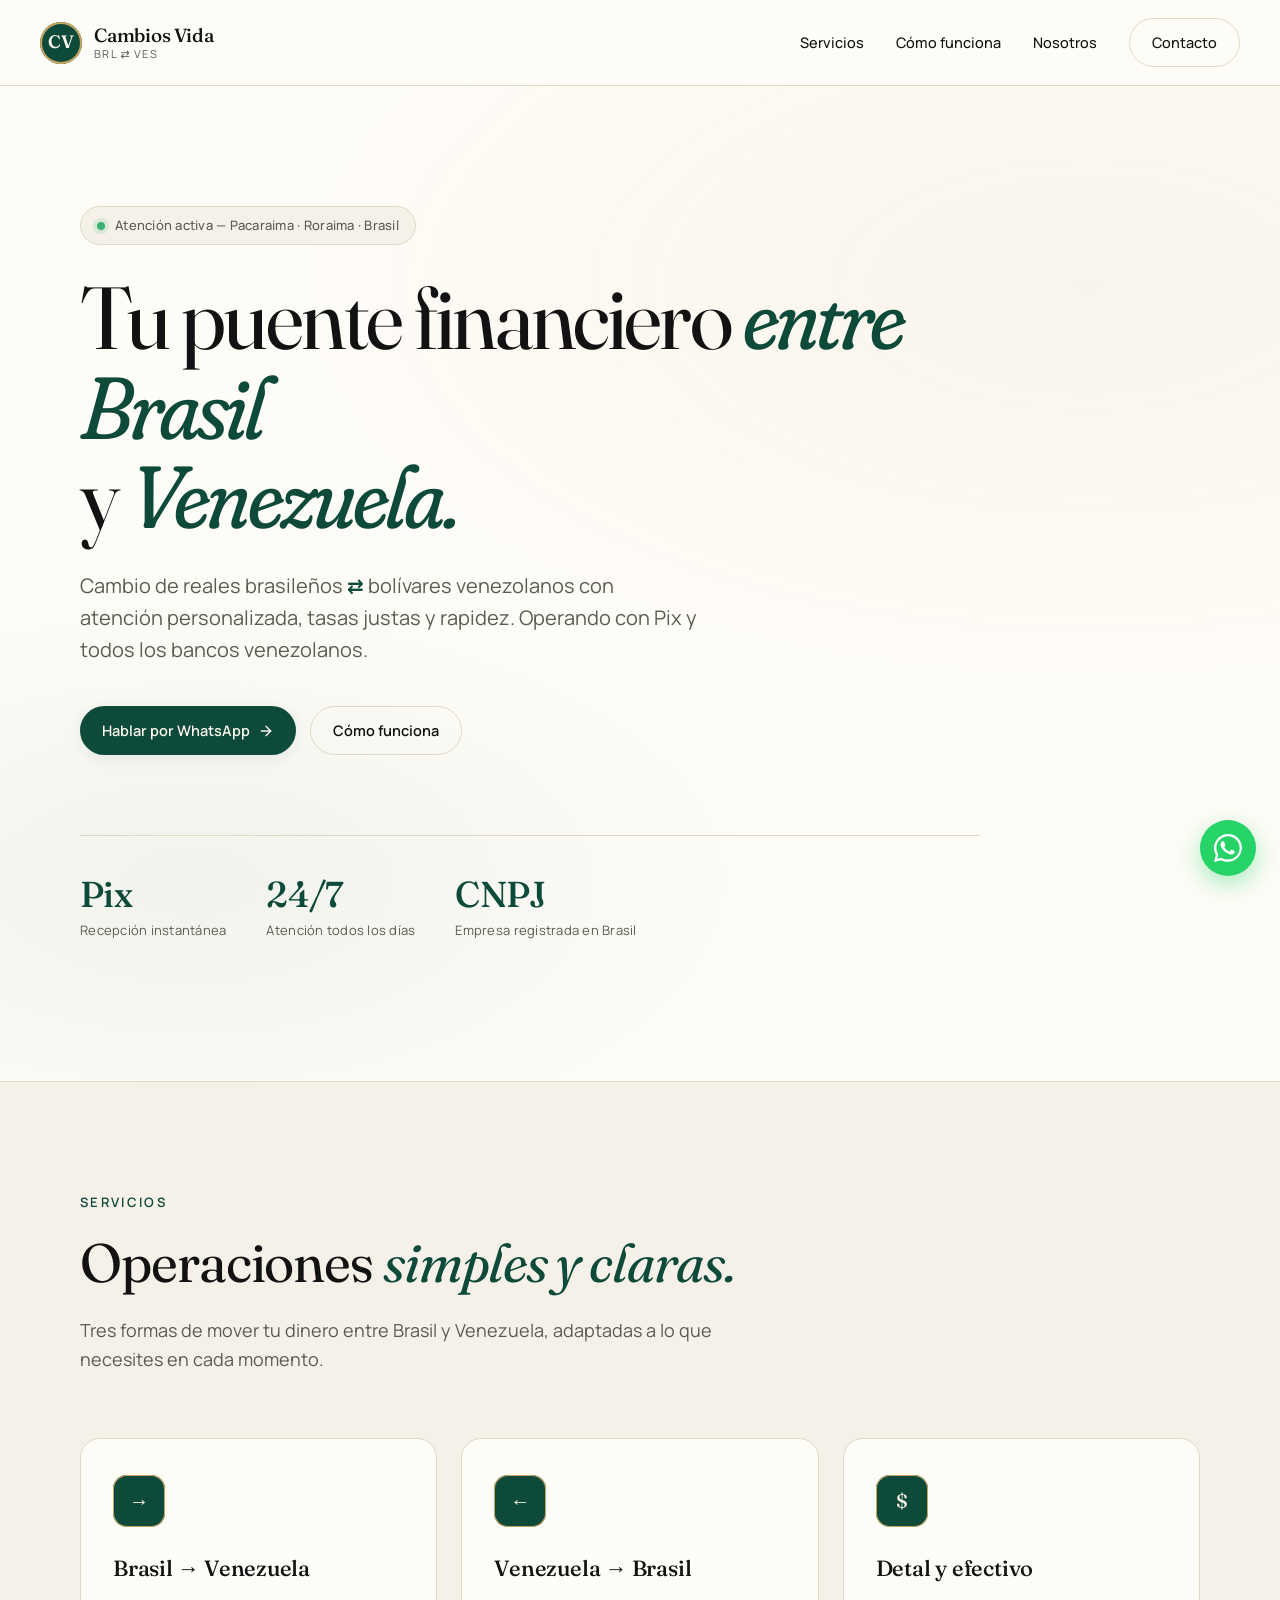
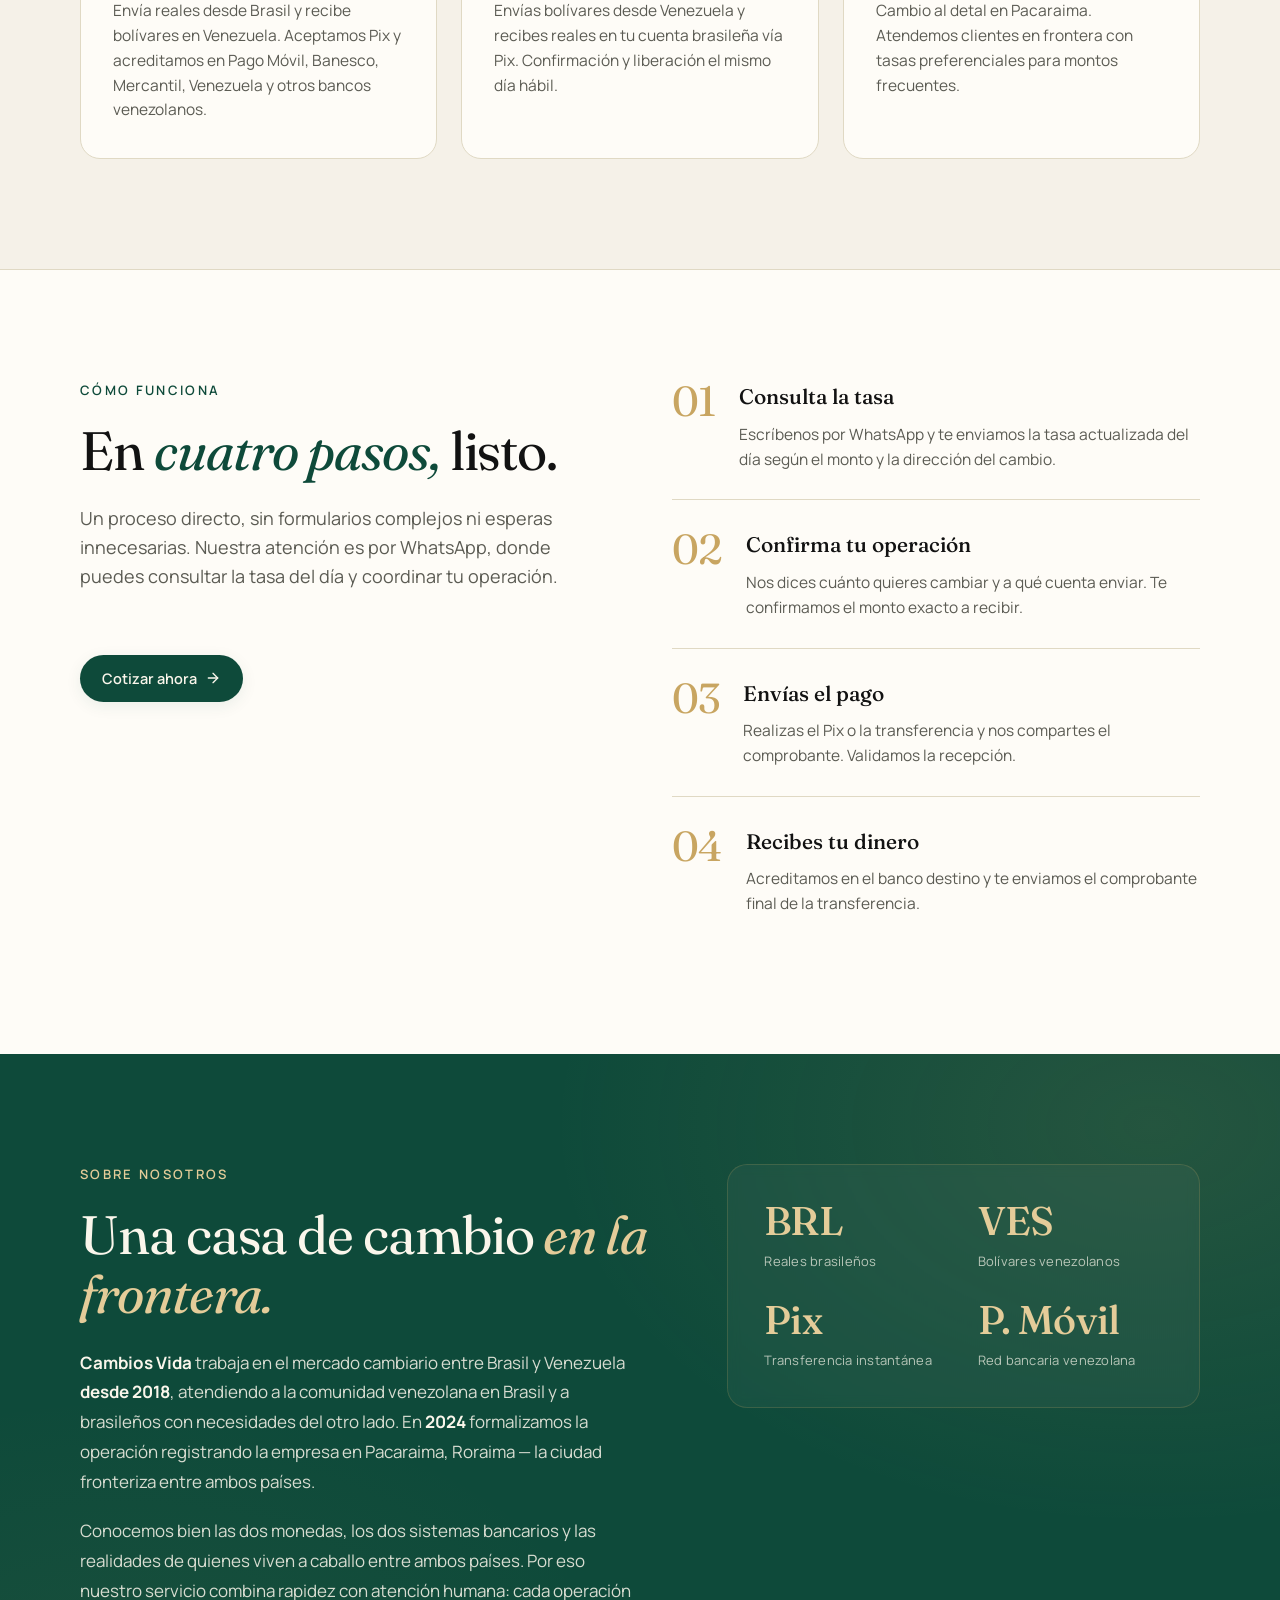
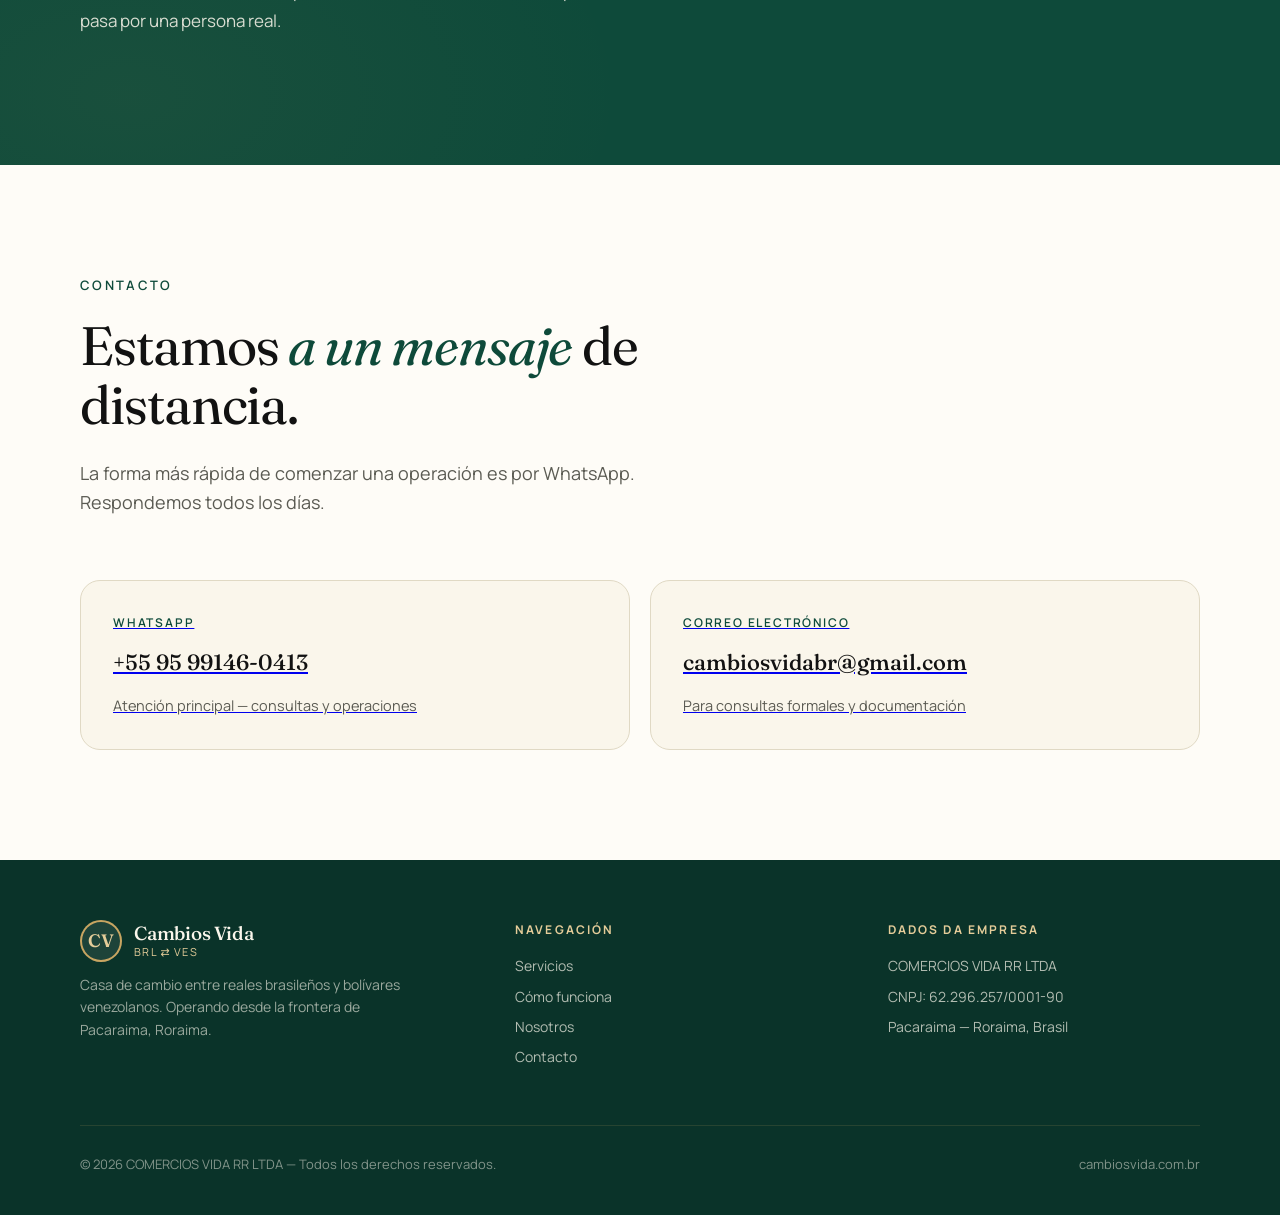
==== index.html @ 9199db8a "Add initial landing page" ====
<!DOCTYPE html>
<html lang="es">
<head>
  <meta charset="UTF-8" />
  <meta name="viewport" content="width=device-width, initial-scale=1.0" />
  <title>Cambios Vida — Casa de Cambio BRL ⇄ VES</title>
  <meta name="description" content="Casa de cambio entre reales brasileños y bolívares venezolanos. Servicio confiable en la frontera Brasil–Venezuela. Pacaraima, Roraima." />
  <meta name="theme-color" content="#0E4A3A" />

  <!-- Open Graph -->
  <meta property="og:title" content="Cambios Vida — Casa de Cambio BRL ⇄ VES" />
  <meta property="og:description" content="Tu puente financiero entre Brasil y Venezuela. Cambios rápidos, seguros y con atención personalizada." />
  <meta property="og:type" content="website" />
  <meta property="og:url" content="https://cambiosvida.com.br" />
  <meta property="og:locale" content="es_ES" />

  <!-- Fonts -->
  <link rel="preconnect" href="https://fonts.googleapis.com" />
  <link rel="preconnect" href="https://fonts.gstatic.com" crossorigin />
  <link href="https://fonts.googleapis.com/css2?family=Fraunces:ital,opsz,wght@0,9..144,400;0,9..144,500;0,9..144,600;0,9..144,700;1,9..144,400&family=Manrope:wght@300;400;500;600;700&display=swap" rel="stylesheet" />

  <style>
    :root {
      --bg: #FEFCF7;
      --bg-dark: #0E4A3A;
      --bg-darker: #0A3329;
      --surface: #F5F1E8;
      --surface-2: #EBE5D4;
      --gold: #C8A561;
      --gold-light: #E4CC99;
      --ink: #121212;
      --ink-muted: #5B5B53;
      --border: #E0D9C4;
      --cream: #FAF6EB;
      --shadow-sm: 0 1px 2px rgba(14, 74, 58, 0.06);
      --shadow-md: 0 4px 16px rgba(14, 74, 58, 0.08);
      --shadow-lg: 0 12px 40px rgba(14, 74, 58, 0.12);
    }

    * {
      margin: 0;
      padding: 0;
      box-sizing: border-box;
    }

    html {
      scroll-behavior: smooth;
    }

    body {
      font-family: 'Manrope', system-ui, sans-serif;
      background: var(--bg);
      color: var(--ink);
      line-height: 1.6;
      font-size: 17px;
      -webkit-font-smoothing: antialiased;
      -moz-osx-font-smoothing: grayscale;
    }

    .container {
      max-width: 1200px;
      margin: 0 auto;
      padding: 0 clamp(20px, 5vw, 40px);
    }

    /* ===== Topbar ===== */
    .topbar {
      position: sticky;
      top: 0;
      z-index: 100;
      background: rgba(254, 252, 247, 0.88);
      backdrop-filter: blur(12px);
      -webkit-backdrop-filter: blur(12px);
      border-bottom: 1px solid var(--border);
    }

    .topbar-inner {
      display: flex;
      align-items: center;
      justify-content: space-between;
      padding: 18px 0;
    }

    .logo {
      display: flex;
      align-items: center;
      gap: 12px;
      text-decoration: none;
      color: var(--ink);
    }

    .logo-mark {
      width: 42px;
      height: 42px;
      border-radius: 50%;
      background: var(--bg-dark);
      color: var(--cream);
      display: grid;
      place-items: center;
      font-family: 'Fraunces', serif;
      font-weight: 600;
      font-size: 18px;
      letter-spacing: 0.5px;
      box-shadow: inset 0 0 0 2px var(--gold);
    }

    .logo-text {
      display: flex;
      flex-direction: column;
      line-height: 1.1;
    }

    .logo-name {
      font-family: 'Fraunces', serif;
      font-weight: 500;
      font-size: 19px;
      letter-spacing: -0.01em;
    }

    .logo-tagline {
      font-size: 11px;
      color: var(--ink-muted);
      text-transform: uppercase;
      letter-spacing: 0.12em;
      margin-top: 2px;
    }

    .nav {
      display: flex;
      gap: 32px;
      align-items: center;
    }

    .nav a {
      color: var(--ink);
      text-decoration: none;
      font-size: 14.5px;
      font-weight: 500;
      transition: color 0.2s;
    }

    .nav a:hover {
      color: var(--bg-dark);
    }

    .btn {
      display: inline-flex;
      align-items: center;
      gap: 8px;
      padding: 12px 22px;
      border-radius: 999px;
      font-family: 'Manrope', sans-serif;
      font-weight: 600;
      font-size: 14.5px;
      text-decoration: none;
      cursor: pointer;
      border: none;
      transition: transform 0.15s ease, box-shadow 0.2s ease, background 0.2s ease;
      white-space: nowrap;
    }

    .btn-primary {
      background: var(--bg-dark);
      color: var(--cream);
      box-shadow: var(--shadow-md);
    }

    .btn-primary:hover {
      background: var(--bg-darker);
      transform: translateY(-1px);
      box-shadow: var(--shadow-lg);
    }

    .btn-ghost {
      background: transparent;
      color: var(--ink);
      border: 1px solid var(--border);
    }

    .btn-ghost:hover {
      background: var(--surface);
    }

    @media (max-width: 720px) {
      .nav a:not(.btn) { display: none; }
    }

    /* ===== Hero ===== */
    .hero {
      position: relative;
      padding: clamp(60px, 10vw, 120px) 0 clamp(80px, 12vw, 140px);
      overflow: hidden;
    }

    .hero::before {
      content: '';
      position: absolute;
      inset: 0;
      background:
        radial-gradient(ellipse 800px 400px at 85% 20%, rgba(200, 165, 97, 0.08), transparent),
        radial-gradient(ellipse 600px 300px at 15% 80%, rgba(14, 74, 58, 0.05), transparent);
      pointer-events: none;
    }

    .hero-content {
      position: relative;
      max-width: 900px;
    }

    .hero-eyebrow {
      display: inline-flex;
      align-items: center;
      gap: 10px;
      padding: 8px 16px;
      border-radius: 999px;
      background: var(--surface);
      border: 1px solid var(--border);
      font-size: 13px;
      font-weight: 500;
      color: var(--ink-muted);
      letter-spacing: 0.02em;
      margin-bottom: 28px;
    }

    .hero-eyebrow .dot {
      width: 8px;
      height: 8px;
      border-radius: 50%;
      background: #3BB273;
      box-shadow: 0 0 0 4px rgba(59, 178, 115, 0.15);
      animation: pulse 2s ease-in-out infinite;
    }

    @keyframes pulse {
      0%, 100% { box-shadow: 0 0 0 4px rgba(59, 178, 115, 0.15); }
      50% { box-shadow: 0 0 0 8px rgba(59, 178, 115, 0.05); }
    }

    .hero h1 {
      font-family: 'Fraunces', serif;
      font-weight: 400;
      font-size: clamp(42px, 7vw, 88px);
      line-height: 1.02;
      letter-spacing: -0.03em;
      color: var(--ink);
      margin-bottom: 28px;
    }

    .hero h1 em {
      font-style: italic;
      color: var(--bg-dark);
      font-variation-settings: "SOFT" 100;
    }

    .hero h1 .swap {
      display: inline-block;
      font-family: 'Fraunces', serif;
      font-weight: 300;
      font-style: italic;
      color: var(--gold);
      margin: 0 6px;
    }

    .hero-sub {
      font-size: clamp(17px, 2vw, 20px);
      color: var(--ink-muted);
      max-width: 620px;
      margin-bottom: 40px;
      line-height: 1.6;
    }

    .hero-ctas {
      display: flex;
      gap: 14px;
      flex-wrap: wrap;
    }

    .hero-meta {
      display: flex;
      gap: 40px;
      margin-top: 80px;
      padding-top: 40px;
      border-top: 1px solid var(--border);
      flex-wrap: wrap;
    }

    .hero-meta-item .num {
      font-family: 'Fraunces', serif;
      font-size: 36px;
      font-weight: 500;
      letter-spacing: -0.02em;
      color: var(--bg-dark);
      line-height: 1;
    }

    .hero-meta-item .label {
      font-size: 13px;
      color: var(--ink-muted);
      margin-top: 8px;
      letter-spacing: 0.02em;
    }

    /* ===== Section base ===== */
    section {
      padding: clamp(60px, 9vw, 110px) 0;
    }

    .section-eyebrow {
      font-family: 'Manrope', sans-serif;
      font-size: 13px;
      font-weight: 600;
      color: var(--bg-dark);
      text-transform: uppercase;
      letter-spacing: 0.18em;
      margin-bottom: 20px;
    }

    .section-title {
      font-family: 'Fraunces', serif;
      font-weight: 400;
      font-size: clamp(32px, 5vw, 54px);
      line-height: 1.1;
      letter-spacing: -0.02em;
      color: var(--ink);
      max-width: 780px;
      margin-bottom: 24px;
    }

    .section-title em {
      font-style: italic;
      color: var(--bg-dark);
    }

    .section-lead {
      font-size: 18px;
      color: var(--ink-muted);
      max-width: 640px;
      margin-bottom: 64px;
    }

    /* ===== Services ===== */
    .services {
      background: var(--surface);
      border-top: 1px solid var(--border);
      border-bottom: 1px solid var(--border);
    }

    .service-grid {
      display: grid;
      grid-template-columns: repeat(auto-fit, minmax(280px, 1fr));
      gap: 24px;
    }

    .service-card {
      background: var(--bg);
      border: 1px solid var(--border);
      border-radius: 20px;
      padding: 36px 32px;
      transition: transform 0.3s ease, box-shadow 0.3s ease, border-color 0.3s ease;
    }

    .service-card:hover {
      transform: translateY(-4px);
      box-shadow: var(--shadow-md);
      border-color: var(--gold);
    }

    .service-icon {
      width: 52px;
      height: 52px;
      border-radius: 14px;
      background: var(--bg-dark);
      color: var(--cream);
      display: grid;
      place-items: center;
      font-family: 'Fraunces', serif;
      font-weight: 500;
      font-size: 20px;
      margin-bottom: 24px;
      box-shadow: inset 0 0 0 1px var(--gold);
    }

    .service-card h3 {
      font-family: 'Fraunces', serif;
      font-weight: 500;
      font-size: 22px;
      letter-spacing: -0.01em;
      margin-bottom: 12px;
    }

    .service-card p {
      color: var(--ink-muted);
      font-size: 15.5px;
      line-height: 1.6;
    }

    /* ===== Steps ===== */
    .steps-wrap {
      display: grid;
      grid-template-columns: 1fr 1fr;
      gap: 64px;
      align-items: start;
    }

    @media (max-width: 900px) {
      .steps-wrap { grid-template-columns: 1fr; gap: 32px; }
    }

    .steps-list {
      list-style: none;
      counter-reset: step;
    }

    .step {
      counter-increment: step;
      display: grid;
      grid-template-columns: auto 1fr;
      gap: 24px;
      padding: 28px 0;
      border-top: 1px solid var(--border);
    }

    .step:first-child { border-top: none; padding-top: 0; }

    .step-num {
      font-family: 'Fraunces', serif;
      font-weight: 400;
      font-size: 42px;
      color: var(--gold);
      letter-spacing: -0.02em;
      line-height: 1;
    }

    .step-num::before { content: "0" counter(step); }

    .step h4 {
      font-family: 'Fraunces', serif;
      font-weight: 500;
      font-size: 21px;
      margin-bottom: 8px;
    }

    .step p {
      color: var(--ink-muted);
      font-size: 15.5px;
    }

    /* ===== About ===== */
    .about {
      background: var(--bg-dark);
      color: var(--cream);
      border-radius: 0;
      position: relative;
      overflow: hidden;
    }

    .about::before {
      content: '';
      position: absolute;
      inset: 0;
      background:
        radial-gradient(ellipse 600px 400px at 90% 10%, rgba(200, 165, 97, 0.12), transparent),
        radial-gradient(ellipse 500px 300px at 10% 90%, rgba(200, 165, 97, 0.06), transparent);
      pointer-events: none;
    }

    .about .section-title {
      color: var(--cream);
    }

    .about .section-title em {
      color: var(--gold-light);
    }

    .about .section-eyebrow {
      color: var(--gold-light);
    }

    .about-grid {
      position: relative;
      display: grid;
      grid-template-columns: 1.2fr 1fr;
      gap: 80px;
      align-items: start;
    }

    @media (max-width: 900px) {
      .about-grid { grid-template-columns: 1fr; gap: 48px; }
    }

    .about-text p {
      font-size: 17px;
      line-height: 1.75;
      color: rgba(250, 246, 235, 0.85);
      margin-bottom: 20px;
    }

    .about-stats {
      display: grid;
      grid-template-columns: 1fr 1fr;
      gap: 28px;
      padding: 36px;
      background: rgba(250, 246, 235, 0.04);
      border: 1px solid rgba(200, 165, 97, 0.2);
      border-radius: 20px;
      backdrop-filter: blur(6px);
    }

    .about-stat .num {
      font-family: 'Fraunces', serif;
      font-size: 40px;
      font-weight: 500;
      color: var(--gold-light);
      line-height: 1;
      letter-spacing: -0.02em;
    }

    .about-stat .lbl {
      font-size: 13px;
      color: rgba(250, 246, 235, 0.7);
      margin-top: 10px;
      letter-spacing: 0.02em;
    }

    /* ===== Contact ===== */
    .contact-grid {
      display: grid;
      grid-template-columns: repeat(auto-fit, minmax(260px, 1fr));
      gap: 20px;
    }

    .contact-card {
      padding: 32px;
      border: 1px solid var(--border);
      border-radius: 20px;
      background: var(--cream);
      transition: transform 0.2s ease, border-color 0.2s ease;
    }

    .contact-card:hover {
      transform: translateY(-3px);
      border-color: var(--gold);
    }

    .contact-card .label {
      font-size: 12px;
      font-weight: 600;
      color: var(--bg-dark);
      text-transform: uppercase;
      letter-spacing: 0.15em;
      margin-bottom: 12px;
    }

    .contact-card .value {
      font-family: 'Fraunces', serif;
      font-size: 22px;
      font-weight: 500;
      margin-bottom: 14px;
      word-break: break-word;
      color: var(--ink);
      text-decoration: none;
      display: block;
    }

    a.contact-card .value:hover {
      color: var(--bg-dark);
    }

    .contact-card .detail {
      font-size: 14.5px;
      color: var(--ink-muted);
    }

    /* ===== Footer ===== */
    footer {
      background: var(--bg-darker);
      color: rgba(250, 246, 235, 0.7);
      padding: 60px 0 40px;
      font-size: 14px;
    }

    .footer-grid {
      display: grid;
      grid-template-columns: 1.2fr 1fr 1fr;
      gap: 60px;
      margin-bottom: 48px;
    }

    @media (max-width: 720px) {
      .footer-grid { grid-template-columns: 1fr; gap: 40px; }
    }

    footer h5 {
      font-family: 'Manrope', sans-serif;
      font-size: 12px;
      font-weight: 700;
      color: var(--gold-light);
      text-transform: uppercase;
      letter-spacing: 0.18em;
      margin-bottom: 16px;
    }

    footer .footer-brand p {
      color: rgba(250, 246, 235, 0.6);
      margin-top: 12px;
      max-width: 320px;
      line-height: 1.6;
    }

    footer ul { list-style: none; }
    footer li { margin-bottom: 8px; }
    footer a {
      color: rgba(250, 246, 235, 0.7);
      text-decoration: none;
      transition: color 0.2s;
    }
    footer a:hover { color: var(--gold-light); }

    .legal {
      border-top: 1px solid rgba(200, 165, 97, 0.15);
      padding-top: 28px;
      display: flex;
      justify-content: space-between;
      flex-wrap: wrap;
      gap: 16px;
      font-size: 13px;
      color: rgba(250, 246, 235, 0.5);
    }

    /* ===== Float WhatsApp ===== */
    .float-wa {
      position: fixed;
      bottom: 24px;
      right: 24px;
      width: 56px;
      height: 56px;
      background: #25D366;
      border-radius: 50%;
      display: grid;
      place-items: center;
      box-shadow: 0 8px 24px rgba(37, 211, 102, 0.4);
      z-index: 99;
      text-decoration: none;
      transition: transform 0.2s;
    }

    .float-wa:hover {
      transform: scale(1.08);
    }

    .float-wa svg { width: 28px; height: 28px; fill: white; }

    /* ===== Reveal animation ===== */
    .reveal {
      opacity: 0;
      transform: translateY(24px);
      transition: opacity 0.8s ease, transform 0.8s ease;
    }
    .reveal.in {
      opacity: 1;
      transform: translateY(0);
    }
  </style>
</head>
<body>

  <!-- TOPBAR -->
  <header class="topbar">
    <div class="container topbar-inner">
      <a href="#top" class="logo">
        <div class="logo-mark">CV</div>
        <div class="logo-text">
          <span class="logo-name">Cambios Vida</span>
          <span class="logo-tagline">BRL ⇄ VES</span>
        </div>
      </a>
      <nav class="nav">
        <a href="#servicios">Servicios</a>
        <a href="#como">Cómo funciona</a>
        <a href="#nosotros">Nosotros</a>
        <a href="#contacto" class="btn btn-ghost">Contacto</a>
      </nav>
    </div>
  </header>

  <!-- HERO -->
  <section class="hero" id="top">
    <div class="container">
      <div class="hero-content">
        <div class="hero-eyebrow">
          <span class="dot"></span>
          <span>Atención activa — Pacaraima · Roraima · Brasil</span>
        </div>

        <h1>
          Tu puente financiero <em>entre Brasil</em><br />
          y <em>Venezuela.</em>
        </h1>

        <p class="hero-sub">
          Cambio de reales brasileños <span style="color:var(--bg-dark); font-weight:600;">⇄</span> bolívares venezolanos con atención personalizada, tasas justas y rapidez. Operando con Pix y todos los bancos venezolanos.
        </p>

        <div class="hero-ctas">
          <a href="https://wa.me/5595991460413?text=Hola,%20vengo%20de%20cambiosvida.com.br" class="btn btn-primary" rel="noopener">
            Hablar por WhatsApp
            <svg width="16" height="16" viewBox="0 0 24 24" fill="none" stroke="currentColor" stroke-width="2" stroke-linecap="round" stroke-linejoin="round"><line x1="5" y1="12" x2="19" y2="12"/><polyline points="12 5 19 12 12 19"/></svg>
          </a>
          <a href="#como" class="btn btn-ghost">Cómo funciona</a>
        </div>

        <div class="hero-meta">
          <div class="hero-meta-item">
            <div class="num">Pix</div>
            <div class="label">Recepción instantánea</div>
          </div>
          <div class="hero-meta-item">
            <div class="num">24/7</div>
            <div class="label">Atención todos los días</div>
          </div>
          <div class="hero-meta-item">
            <div class="num">CNPJ</div>
            <div class="label">Empresa registrada en Brasil</div>
          </div>
        </div>
      </div>
    </div>
  </section>

  <!-- SERVICIOS -->
  <section class="services" id="servicios">
    <div class="container">
      <div class="section-eyebrow">Servicios</div>
      <h2 class="section-title">Operaciones <em>simples y claras.</em></h2>
      <p class="section-lead">
        Tres formas de mover tu dinero entre Brasil y Venezuela, adaptadas a lo que necesites en cada momento.
      </p>

      <div class="service-grid">
        <div class="service-card">
          <div class="service-icon">→</div>
          <h3>Brasil → Venezuela</h3>
          <p>Envía reales desde Brasil y recibe bolívares en Venezuela. Aceptamos Pix y acreditamos en Pago Móvil, Banesco, Mercantil, Venezuela y otros bancos venezolanos.</p>
        </div>

        <div class="service-card">
          <div class="service-icon">←</div>
          <h3>Venezuela → Brasil</h3>
          <p>Envías bolívares desde Venezuela y recibes reales en tu cuenta brasileña vía Pix. Confirmación y liberación el mismo día hábil.</p>
        </div>

        <div class="service-card">
          <div class="service-icon">$</div>
          <h3>Detal y efectivo</h3>
          <p>Cambio al detal en Pacaraima. Atendemos clientes en frontera con tasas preferenciales para montos frecuentes.</p>
        </div>
      </div>
    </div>
  </section>

  <!-- CÓMO FUNCIONA -->
  <section id="como">
    <div class="container">
      <div class="steps-wrap">
        <div>
          <div class="section-eyebrow">Cómo funciona</div>
          <h2 class="section-title">En <em>cuatro pasos,</em> listo.</h2>
          <p class="section-lead">
            Un proceso directo, sin formularios complejos ni esperas innecesarias. Nuestra atención es por WhatsApp, donde puedes consultar la tasa del día y coordinar tu operación.
          </p>
          <a href="https://wa.me/5595991460413?text=Hola,%20quiero%20cotizar%20un%20cambio" class="btn btn-primary">
            Cotizar ahora
            <svg width="16" height="16" viewBox="0 0 24 24" fill="none" stroke="currentColor" stroke-width="2" stroke-linecap="round" stroke-linejoin="round"><line x1="5" y1="12" x2="19" y2="12"/><polyline points="12 5 19 12 12 19"/></svg>
          </a>
        </div>

        <ol class="steps-list">
          <li class="step">
            <div class="step-num"></div>
            <div>
              <h4>Consulta la tasa</h4>
              <p>Escríbenos por WhatsApp y te enviamos la tasa actualizada del día según el monto y la dirección del cambio.</p>
            </div>
          </li>
          <li class="step">
            <div class="step-num"></div>
            <div>
              <h4>Confirma tu operación</h4>
              <p>Nos dices cuánto quieres cambiar y a qué cuenta enviar. Te confirmamos el monto exacto a recibir.</p>
            </div>
          </li>
          <li class="step">
            <div class="step-num"></div>
            <div>
              <h4>Envías el pago</h4>
              <p>Realizas el Pix o la transferencia y nos compartes el comprobante. Validamos la recepción.</p>
            </div>
          </li>
          <li class="step">
            <div class="step-num"></div>
            <div>
              <h4>Recibes tu dinero</h4>
              <p>Acreditamos en el banco destino y te enviamos el comprobante final de la transferencia.</p>
            </div>
          </li>
        </ol>
      </div>
    </div>
  </section>

  <!-- NOSOTROS -->
  <section class="about" id="nosotros">
    <div class="container">
      <div class="about-grid">
        <div>
          <div class="section-eyebrow">Sobre nosotros</div>
          <h2 class="section-title">Una casa de cambio <em>en la frontera.</em></h2>
          <div class="about-text">
            <p>
              <strong style="color:var(--cream);">Cambios Vida</strong> trabaja en el mercado cambiario entre Brasil y Venezuela <strong style="color:var(--cream);">desde 2018</strong>, atendiendo a la comunidad venezolana en Brasil y a brasileños con necesidades del otro lado. En <strong style="color:var(--cream);">2024</strong> formalizamos la operación registrando la empresa en Pacaraima, Roraima — la ciudad fronteriza entre ambos países.
            </p>
            <p>
              Conocemos bien las dos monedas, los dos sistemas bancarios y las realidades de quienes viven a caballo entre ambos países. Por eso nuestro servicio combina rapidez con atención humana: cada operación pasa por una persona real.
            </p>
          </div>
        </div>

        <div class="about-stats">
          <div class="about-stat">
            <div class="num">BRL</div>
            <div class="lbl">Reales brasileños</div>
          </div>
          <div class="about-stat">
            <div class="num">VES</div>
            <div class="lbl">Bolívares venezolanos</div>
          </div>
          <div class="about-stat">
            <div class="num">Pix</div>
            <div class="lbl">Transferencia instantánea</div>
          </div>
          <div class="about-stat">
            <div class="num">P. Móvil</div>
            <div class="lbl">Red bancaria venezolana</div>
          </div>
        </div>
      </div>
    </div>
  </section>

  <!-- CONTACTO -->
  <section id="contacto">
    <div class="container">
      <div class="section-eyebrow">Contacto</div>
      <h2 class="section-title">Estamos <em>a un mensaje</em> de distancia.</h2>
      <p class="section-lead">
        La forma más rápida de comenzar una operación es por WhatsApp. Respondemos todos los días.
      </p>

      <div class="contact-grid">
        <a class="contact-card" href="https://wa.me/5595991460413?text=Hola,%20vengo%20de%20cambiosvida.com.br" rel="noopener">
          <div class="label">WhatsApp</div>
          <div class="value">+55 95 99146-0413</div>
          <div class="detail">Atención principal — consultas y operaciones</div>
        </a>

        <a class="contact-card" href="mailto:cambiosvidabr@gmail.com">
          <div class="label">Correo electrónico</div>
          <div class="value">cambiosvidabr@gmail.com</div>
          <div class="detail">Para consultas formales y documentación</div>
        </a>
      </div>
    </div>
  </section>

  <!-- FOOTER -->
  <footer>
    <div class="container">
      <div class="footer-grid">
        <div class="footer-brand">
          <a href="#top" class="logo" style="color: var(--cream);">
            <div class="logo-mark" style="background: rgba(250,246,235,0.08); color: var(--gold-light);">CV</div>
            <div class="logo-text">
              <span class="logo-name" style="color: var(--cream);">Cambios Vida</span>
              <span class="logo-tagline" style="color: var(--gold-light);">BRL ⇄ VES</span>
            </div>
          </a>
          <p>Casa de cambio entre reales brasileños y bolívares venezolanos. Operando desde la frontera de Pacaraima, Roraima.</p>
        </div>

        <div>
          <h5>Navegación</h5>
          <ul>
            <li><a href="#servicios">Servicios</a></li>
            <li><a href="#como">Cómo funciona</a></li>
            <li><a href="#nosotros">Nosotros</a></li>
            <li><a href="#contacto">Contacto</a></li>
          </ul>
        </div>

        <div>
          <h5>Dados da empresa</h5>
          <ul>
            <li>COMERCIOS VIDA RR LTDA</li>
            <li>CNPJ: 62.296.257/0001-90</li>
            <li>Pacaraima — Roraima, Brasil</li>
          </ul>
        </div>
      </div>

      <div class="legal">
        <span>© 2026 COMERCIOS VIDA RR LTDA — Todos los derechos reservados.</span>
        <span>cambiosvida.com.br</span>
      </div>
    </div>
  </footer>

  <!-- WhatsApp flotante -->
  <a class="float-wa" href="https://wa.me/5595991460413?text=Hola,%20vengo%20de%20cambiosvida.com.br" aria-label="Abrir WhatsApp" rel="noopener">
    <svg viewBox="0 0 24 24"><path d="M20.5 3.5A11.9 11.9 0 0012 0C5.4 0 0 5.4 0 12c0 2.1.5 4.2 1.6 6L0 24l6.2-1.6c1.7.9 3.6 1.4 5.6 1.4h.1c6.6 0 12-5.4 12-12a11.9 11.9 0 00-3.4-8.3zM12 21.9h-.1c-1.8 0-3.6-.5-5.1-1.4l-.4-.2-3.7 1 1-3.6-.2-.4A9.8 9.8 0 012 12C2 6.5 6.5 2 12 2s10 4.5 10 10-4.5 9.9-10 9.9zm5.4-7.4c-.3-.1-1.8-.9-2-1s-.5-.1-.7.1-.8 1-1 1.2-.4.2-.7.1c-.3-.1-1.3-.5-2.4-1.5-.9-.8-1.5-1.8-1.7-2.1-.2-.3 0-.5.1-.6l.5-.5c.1-.2.2-.3.3-.5 0-.2 0-.4-.1-.5s-.7-1.8-1-2.4c-.3-.6-.5-.5-.7-.5h-.6c-.2 0-.5.1-.8.4s-1 1-1 2.5 1.1 2.9 1.2 3.1c.1.2 2.1 3.2 5.1 4.5.7.3 1.3.5 1.7.6.7.2 1.4.2 1.9.1.6-.1 1.8-.7 2-1.4.3-.7.3-1.3.2-1.4l-.6-.3z"/></svg>
  </a>

  <script>
    // Reveal on scroll
    const io = new IntersectionObserver(
      entries => entries.forEach(e => { if (e.isIntersecting) e.target.classList.add('in'); }),
      { threshold: 0.1 }
    );
    document.querySelectorAll('section > .container > *').forEach(el => {
      el.classList.add('reveal');
      io.observe(el);
    });
  </script>

</body>
</html>
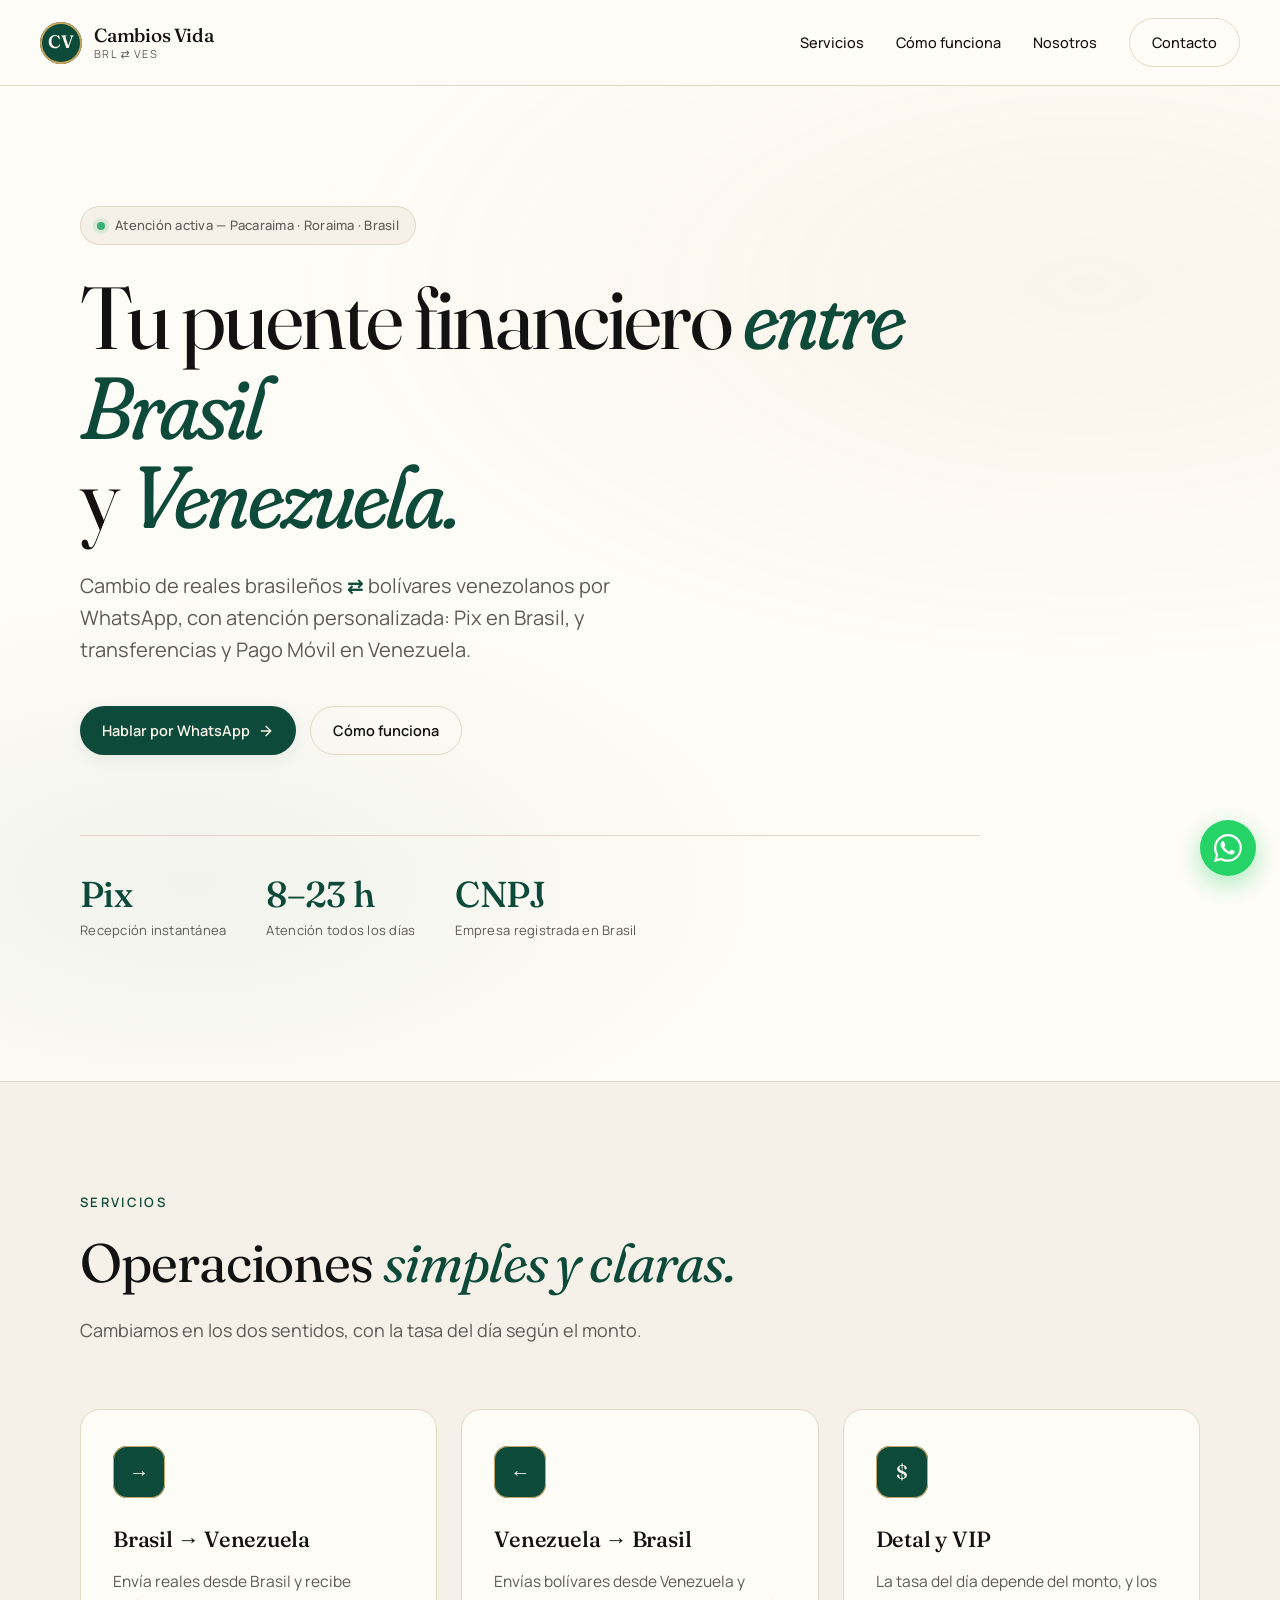
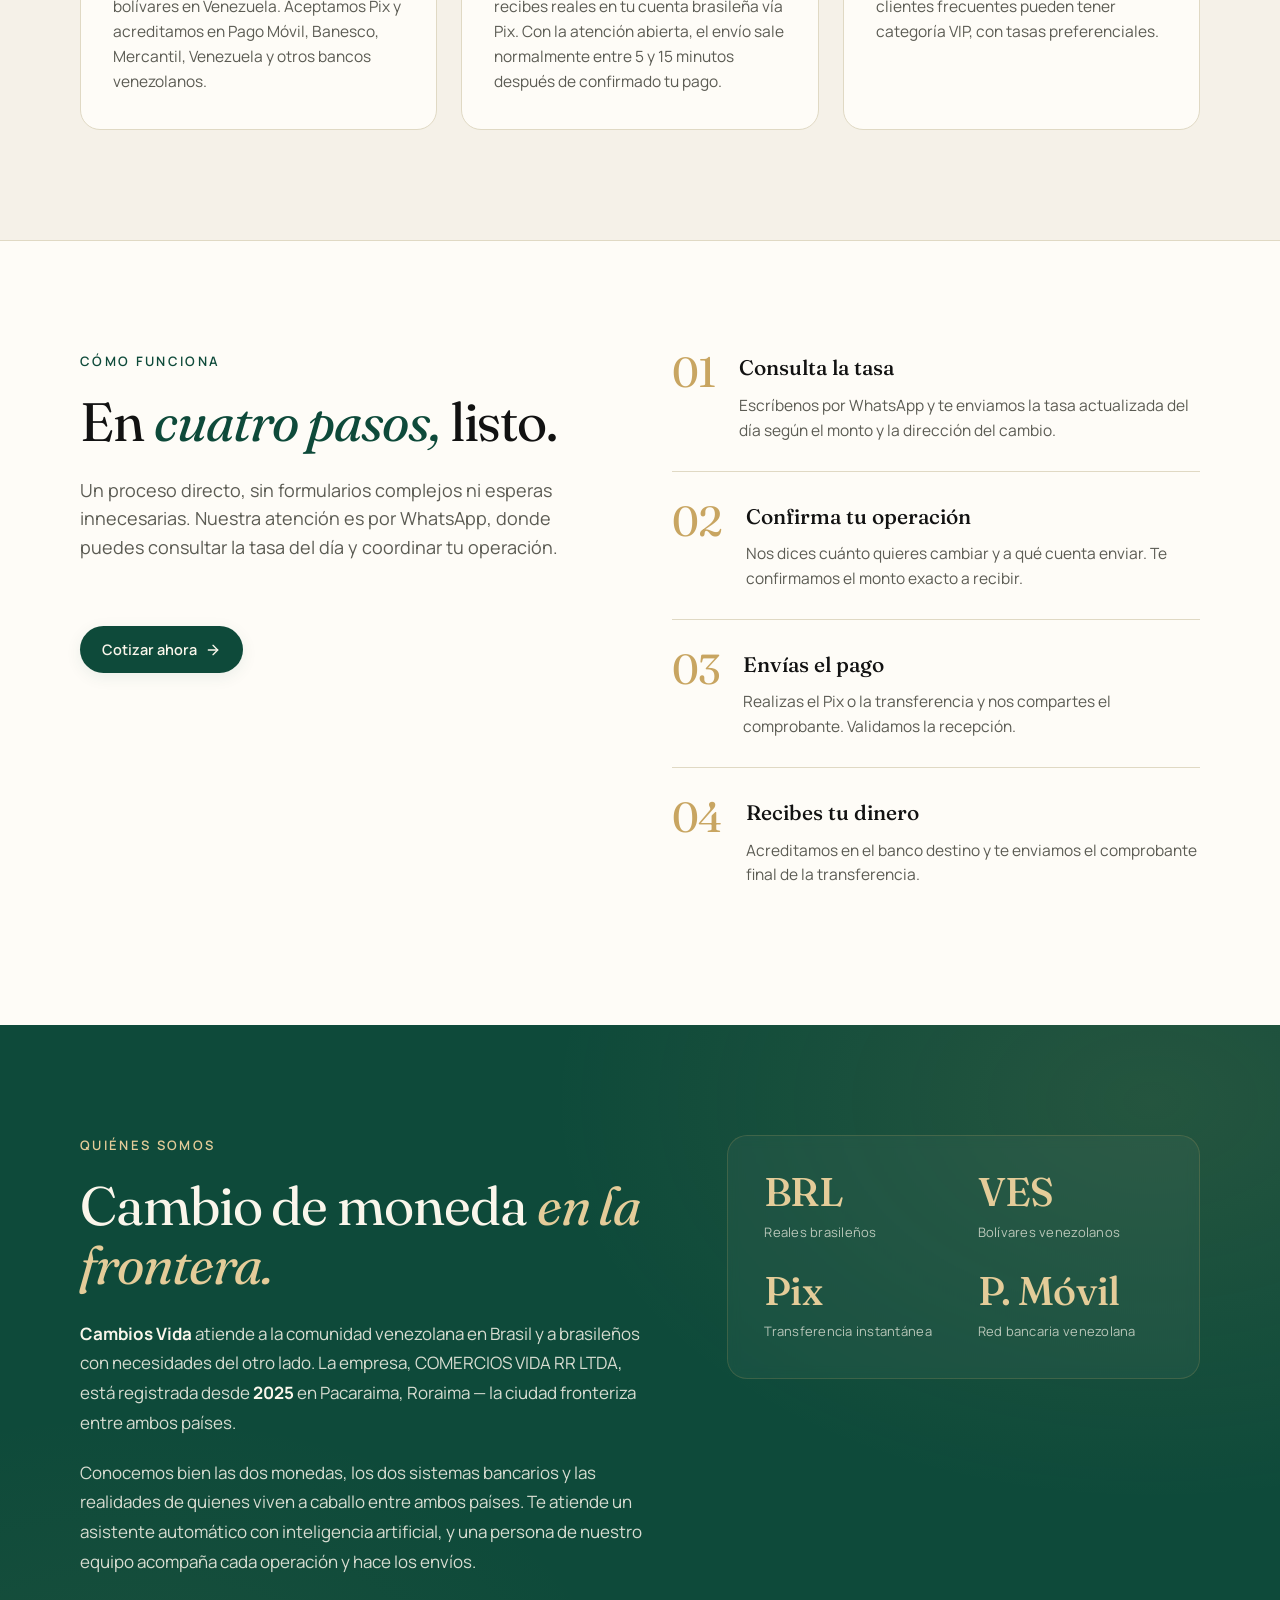
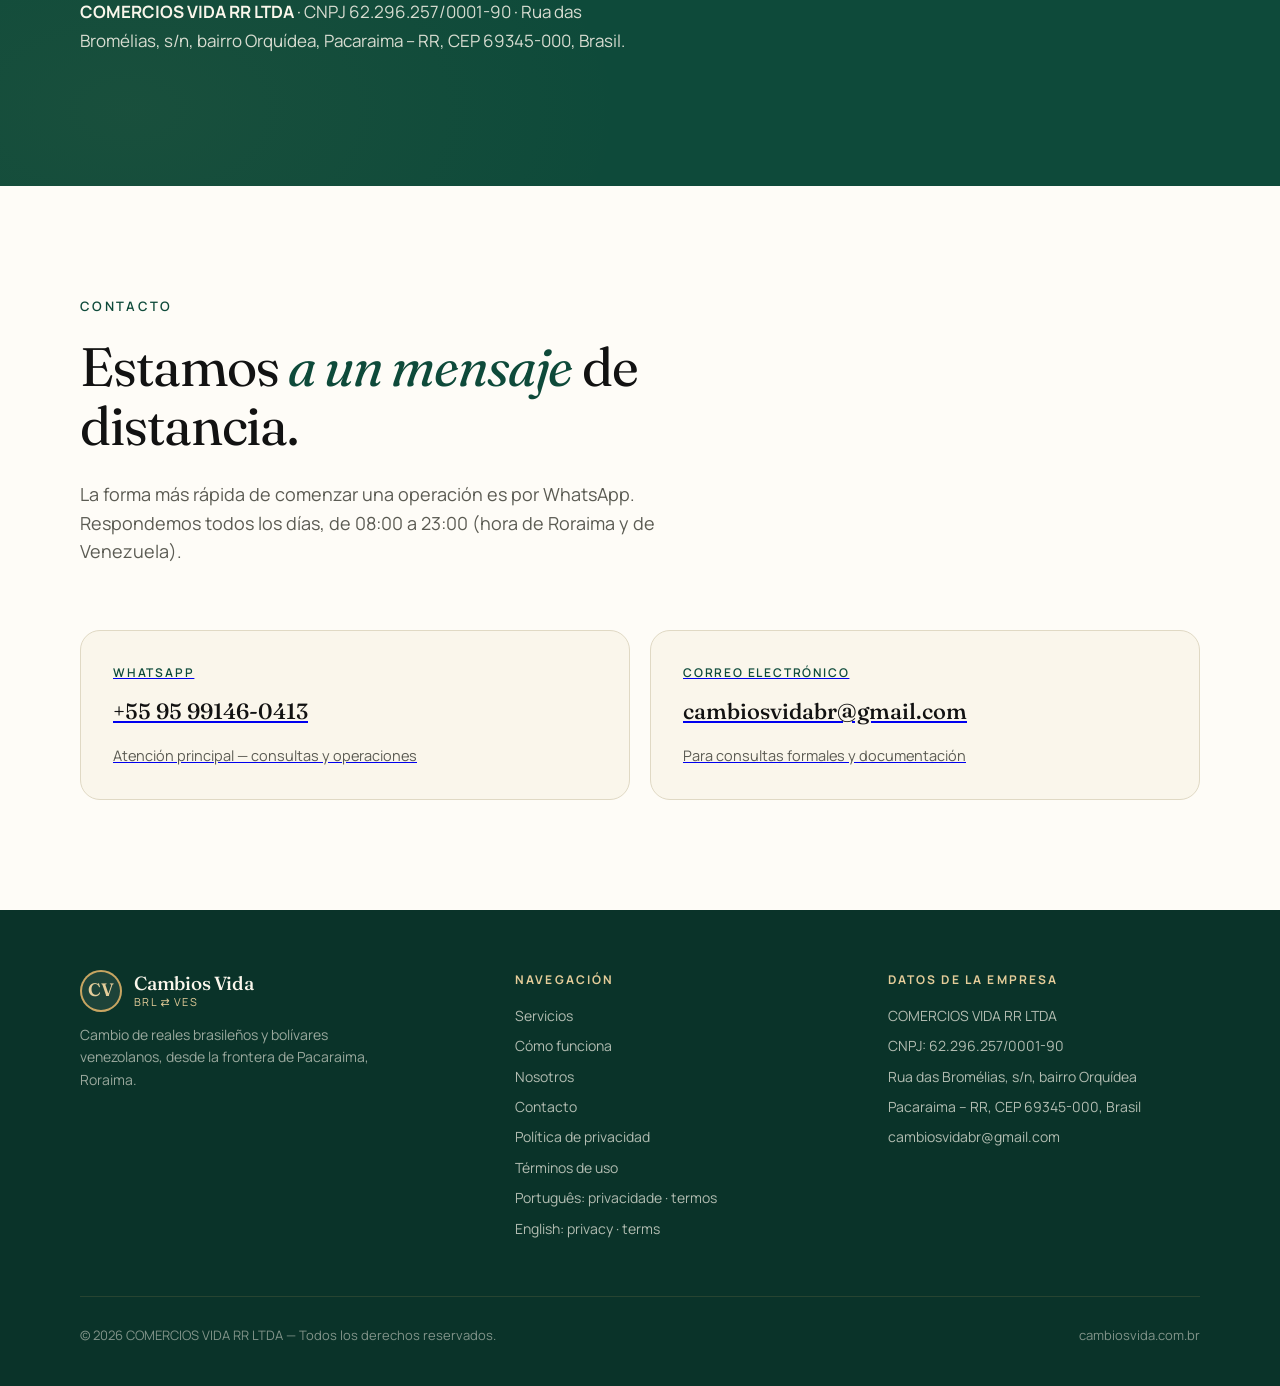
==== commit 72198ec9: "las páginas legales, la de inicio corregida y el formulario de prueba (coexistencia-publicacion-advi" ====
--- a/index.html
+++ b/index.html
@@ -3,13 +3,15 @@
 <head>
   <meta charset="UTF-8" />
   <meta name="viewport" content="width=device-width, initial-scale=1.0" />
-  <title>Cambios Vida — Casa de Cambio BRL ⇄ VES</title>
-  <meta name="description" content="Casa de cambio entre reales brasileños y bolívares venezolanos. Servicio confiable en la frontera Brasil–Venezuela. Pacaraima, Roraima." />
+  <title>Cambios Vida — Cambio de reales y bolívares (BRL ⇄ VES)</title>
+  <meta name="description" content="Cambio de reales brasileños y bolívares venezolanos por WhatsApp, en la frontera Brasil–Venezuela. COMERCIOS VIDA RR LTDA, Pacaraima, Roraima." />
   <meta name="theme-color" content="#0E4A3A" />
+  <link rel="alternate" hreflang="es" href="https://cambiosvida.com.br/" />
+  <link rel="alternate" hreflang="pt-BR" href="https://cambiosvida.com.br/pt/" />
 
   <!-- Open Graph -->
-  <meta property="og:title" content="Cambios Vida — Casa de Cambio BRL ⇄ VES" />
-  <meta property="og:description" content="Tu puente financiero entre Brasil y Venezuela. Cambios rápidos, seguros y con atención personalizada." />
+  <meta property="og:title" content="Cambios Vida — Cambio de reales y bolívares (BRL ⇄ VES)" />
+  <meta property="og:description" content="Cambio de reales brasileños y bolívares venezolanos por WhatsApp, con atención personalizada. Pacaraima, Roraima." />
   <meta property="og:type" content="website" />
   <meta property="og:url" content="https://cambiosvida.com.br" />
   <meta property="og:locale" content="es_ES" />
@@ -698,7 +700,7 @@
         </h1>
 
         <p class="hero-sub">
-          Cambio de reales brasileños <span style="color:var(--bg-dark); font-weight:600;">⇄</span> bolívares venezolanos con atención personalizada, tasas justas y rapidez. Operando con Pix y todos los bancos venezolanos.
+          Cambio de reales brasileños <span style="color:var(--bg-dark); font-weight:600;">⇄</span> bolívares venezolanos por WhatsApp, con atención personalizada: Pix en Brasil, y transferencias y Pago Móvil en Venezuela.
         </p>
 
         <div class="hero-ctas">
@@ -715,7 +717,7 @@
             <div class="label">Recepción instantánea</div>
           </div>
           <div class="hero-meta-item">
-            <div class="num">24/7</div>
+            <div class="num">8–23 h</div>
             <div class="label">Atención todos los días</div>
           </div>
           <div class="hero-meta-item">
@@ -733,7 +735,7 @@
       <div class="section-eyebrow">Servicios</div>
       <h2 class="section-title">Operaciones <em>simples y claras.</em></h2>
       <p class="section-lead">
-        Tres formas de mover tu dinero entre Brasil y Venezuela, adaptadas a lo que necesites en cada momento.
+        Cambiamos en los dos sentidos, con la tasa del día según el monto.
       </p>
 
       <div class="service-grid">
@@ -746,13 +748,13 @@
         <div class="service-card">
           <div class="service-icon">←</div>
           <h3>Venezuela → Brasil</h3>
-          <p>Envías bolívares desde Venezuela y recibes reales en tu cuenta brasileña vía Pix. Confirmación y liberación el mismo día hábil.</p>
+          <p>Envías bolívares desde Venezuela y recibes reales en tu cuenta brasileña vía Pix. Con la atención abierta, el envío sale normalmente entre 5 y 15 minutos después de confirmado tu pago.</p>
         </div>
 
         <div class="service-card">
           <div class="service-icon">$</div>
-          <h3>Detal y efectivo</h3>
-          <p>Cambio al detal en Pacaraima. Atendemos clientes en frontera con tasas preferenciales para montos frecuentes.</p>
+          <h3>Detal y VIP</h3>
+          <p>La tasa del día depende del monto, y los clientes frecuentes pueden tener categoría VIP, con tasas preferenciales.</p>
         </div>
       </div>
     </div>
@@ -813,14 +815,17 @@
     <div class="container">
       <div class="about-grid">
         <div>
-          <div class="section-eyebrow">Sobre nosotros</div>
-          <h2 class="section-title">Una casa de cambio <em>en la frontera.</em></h2>
+          <div class="section-eyebrow">Quiénes somos</div>
+          <h2 class="section-title">Cambio de moneda <em>en la frontera.</em></h2>
           <div class="about-text">
             <p>
-              <strong style="color:var(--cream);">Cambios Vida</strong> trabaja en el mercado cambiario entre Brasil y Venezuela <strong style="color:var(--cream);">desde 2018</strong>, atendiendo a la comunidad venezolana en Brasil y a brasileños con necesidades del otro lado. En <strong style="color:var(--cream);">2024</strong> formalizamos la operación registrando la empresa en Pacaraima, Roraima — la ciudad fronteriza entre ambos países.
+              <strong style="color:var(--cream);">Cambios Vida</strong> atiende a la comunidad venezolana en Brasil y a brasileños con necesidades del otro lado. La empresa, COMERCIOS VIDA RR LTDA, está registrada desde <strong style="color:var(--cream);">2025</strong> en Pacaraima, Roraima — la ciudad fronteriza entre ambos países.
             </p>
             <p>
-              Conocemos bien las dos monedas, los dos sistemas bancarios y las realidades de quienes viven a caballo entre ambos países. Por eso nuestro servicio combina rapidez con atención humana: cada operación pasa por una persona real.
+              Conocemos bien las dos monedas, los dos sistemas bancarios y las realidades de quienes viven a caballo entre ambos países. Te atiende un asistente automático con inteligencia artificial, y una persona de nuestro equipo acompaña cada operación y hace los envíos.
+            </p>
+            <p>
+              <strong style="color:var(--cream);">COMERCIOS VIDA RR LTDA</strong> · CNPJ 62.296.257/0001-90 · Rua das Bromélias, s/n, bairro Orquídea, Pacaraima – RR, CEP 69345-000, Brasil.
             </p>
           </div>
         </div>
@@ -853,7 +858,7 @@
       <div class="section-eyebrow">Contacto</div>
       <h2 class="section-title">Estamos <em>a un mensaje</em> de distancia.</h2>
       <p class="section-lead">
-        La forma más rápida de comenzar una operación es por WhatsApp. Respondemos todos los días.
+        La forma más rápida de comenzar una operación es por WhatsApp. Respondemos todos los días, de 08:00 a 23:00 (hora de Roraima y de Venezuela).
       </p>
 
       <div class="contact-grid">
@@ -884,7 +889,7 @@
               <span class="logo-tagline" style="color: var(--gold-light);">BRL ⇄ VES</span>
             </div>
           </a>
-          <p>Casa de cambio entre reales brasileños y bolívares venezolanos. Operando desde la frontera de Pacaraima, Roraima.</p>
+          <p>Cambio de reales brasileños y bolívares venezolanos, desde la frontera de Pacaraima, Roraima.</p>
         </div>
 
         <div>
@@ -894,15 +899,21 @@
             <li><a href="#como">Cómo funciona</a></li>
             <li><a href="#nosotros">Nosotros</a></li>
             <li><a href="#contacto">Contacto</a></li>
+            <li><a href="/es/privacidad/">Política de privacidad</a></li>
+            <li><a href="/es/terminos/">Términos de uso</a></li>
+            <li><a href="/pt/" hreflang="pt-BR" lang="pt-BR">Português</a>: <a href="/privacidade/" hreflang="pt-BR" lang="pt-BR">privacidade</a> · <a href="/termos/" hreflang="pt-BR" lang="pt-BR">termos</a></li>
+            <li><a href="/en/privacy/" hreflang="en" lang="en">English: privacy</a> · <a href="/en/terms/" hreflang="en" lang="en">terms</a></li>
           </ul>
         </div>
 
         <div>
-          <h5>Dados da empresa</h5>
+          <h5>Datos de la empresa</h5>
           <ul>
             <li>COMERCIOS VIDA RR LTDA</li>
             <li>CNPJ: 62.296.257/0001-90</li>
-            <li>Pacaraima — Roraima, Brasil</li>
+            <li>Rua das Bromélias, s/n, bairro Orquídea</li>
+            <li>Pacaraima – RR, CEP 69345-000, Brasil</li>
+            <li><a href="mailto:cambiosvidabr@gmail.com">cambiosvidabr@gmail.com</a></li>
           </ul>
         </div>
       </div>
